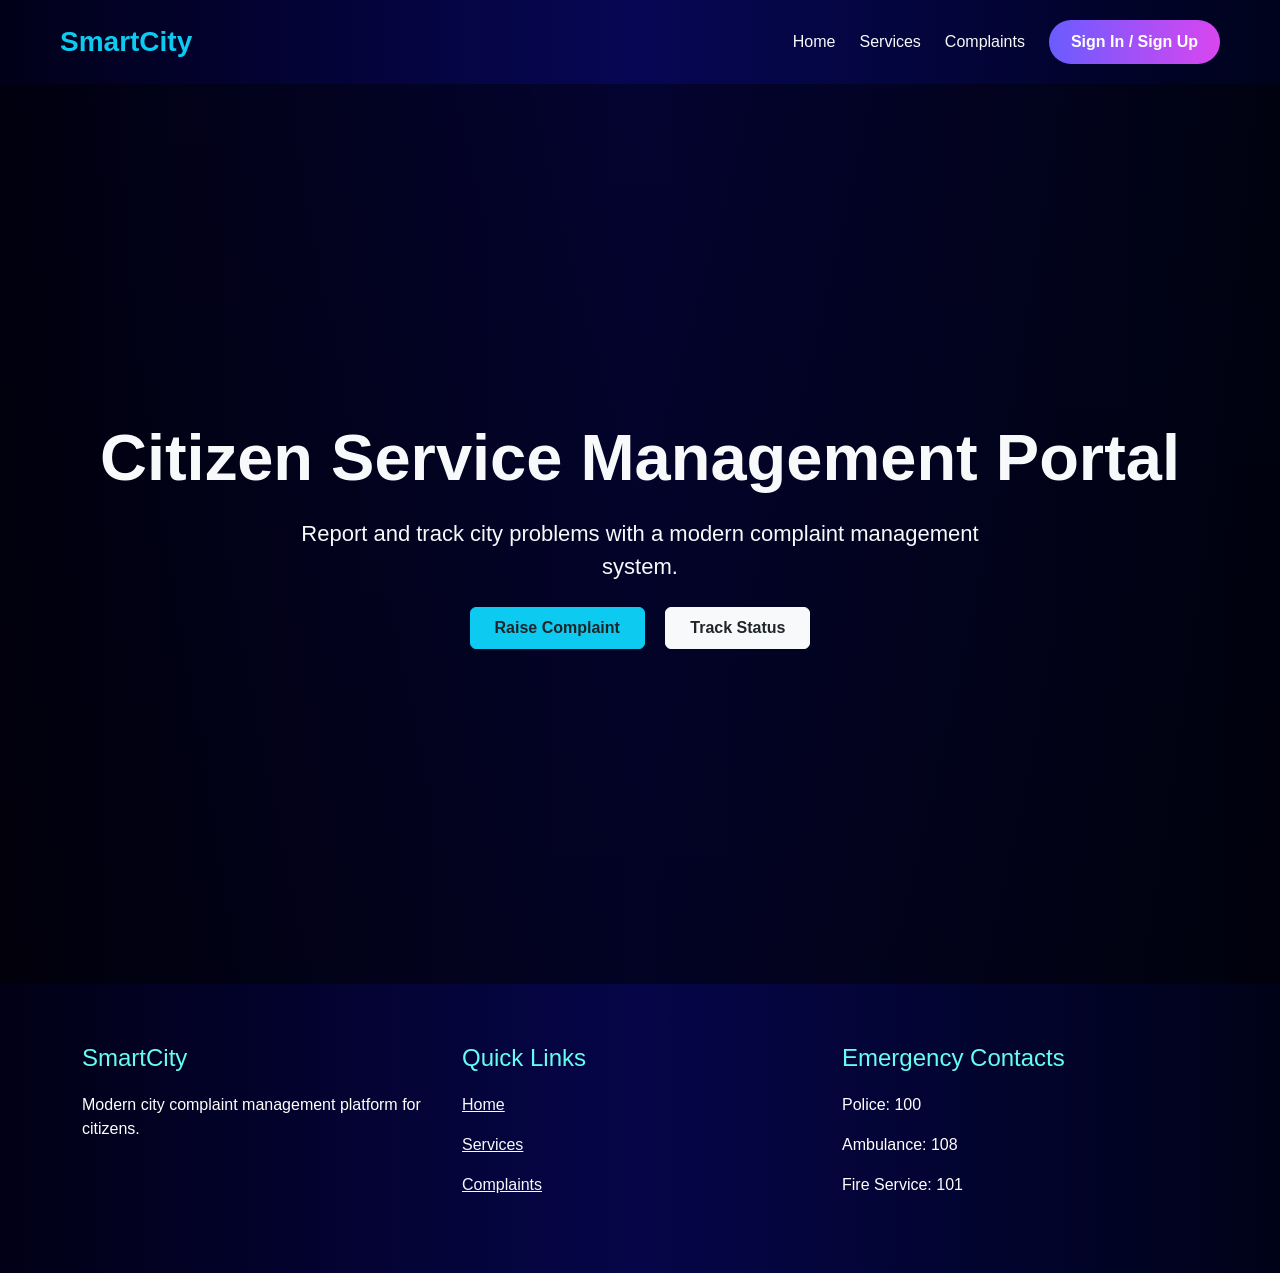
==== index.html @ 041136e3 "front page" ====
<!DOCTYPE html>
<html>
  <head>
    <meta charset="UTF-8" />
    <meta name="viewport" content="width=device-width, initial-scale=1.0" />
    <title>Resolve-net</title>

    <link href="https://cdn.jsdelivr.net/npm/bootstrap@5.3.3/dist/css/bootstrap.min.css" rel="stylesheet"/>
    <link rel="stylesheet" href="style.css" />
  </head>

  <body>

    <nav class="navbar navbar-expand-lg navbar-dark custom-navbar px-5 py-3">

      <div class="container-fluid">

        <a class="navbar-brand fw-bold fs-3 text-info" href="#">
          SmartCity
        </a>

        <div class="d-flex align-items-center gap-4">

          <a href="/index.html" class="nav-link text-light">
            Home
          </a>

          <a href="/service.html" class="nav-link text-light">
            Services
          </a>

          <a href="/complaint.html" class="nav-link text-light">
            Complaints
          </a>

          <a href="/login.html" class="login-btn">
            Sign In / Sign Up
          </a>

        </div>

      </div>

    </nav>

    <section class="hero-section">

      <div class="hero-content text-center text-light">

        <h1>
          Citizen Service Management Portal
        </h1>

        <p>
          Report and track city problems with a modern complaint management system.
        </p>

        <div class="mt-4">

          <a href="/complaint.html" class="btn btn-info text-dark fw-bold me-3 px-4 py-2">
            Raise Complaint
          </a>

          <a href="/track.html" class="btn btn-light text-dark fw-bold px-4 py-2">
            Track Status
          </a>

        </div>

      </div>

    </section>

    <footer class="footer">

      <div class="container">

        <div class="row">

          <div class="col-md-4">

            <h4>SmartCity</h4>

            <p>
              Modern city complaint management platform for citizens.
            </p>

          </div>

          <div class="col-md-4">

            <h4>Quick Links</h4>

            <p><a href="/index.html" class="text-light">Home</a></p>
            <p><a href="/service.html" class="text-light">Services</a></p>
            <p><a href="/complaint.html" class="text-light">Complaints</a></ p>

          </div>

          <div class="col-md-4">

            <h4>Emergency Contacts</h4>

            <p>Police: 100</p>
            <p>Ambulance: 108</p>
            <p>Fire Service: 101</p>

          </div>

        </div>

      </div>

    </footer>

  </body>

</html>
---- style.css ----
/* style.css */

* {
  margin: 0;
  padding: 0;
  box-sizing: border-box;
}

body {
  background: linear-gradient(
    to right,
    #020024,
    #090979,
    #000428
  );

  font-family: Arial, sans-serif;
}

/* NAVBAR */

.custom-navbar {
  background: rgba(0, 0, 0, 0.3);

  width: 100%;

  z-index: 1000;
}

.nav-link {
  text-decoration: none;

  font-weight: 500;

  transition: 0.3s;
}

.nav-link:hover {
  color: #66fcf1 !important;
}

.login-btn {
  text-decoration: none;

  padding: 10px 22px;

  border-radius: 30px;

  background: linear-gradient(
    to right,
    #6a5cff,
    #d946ef
  );

  color: white;

  font-weight: bold;

  transition: 0.3s;
}

.login-btn:hover {
  opacity: 0.9;
}

/* HERO SECTION */

.hero-section {
  height: 100vh;

  display: flex;
  justify-content: center;
  align-items: center;

  background-image:
    linear-gradient(
      rgba(0,0,0,0.6),
      rgba(0,0,0,0.7)
    ),
    url("https://images.unsplash.com/photo-1477959858617-67f85cf4f1df");

  background-size: cover;
  background-position: center;
}

.hero-content h1 {
  font-size: 65px;

  font-weight: bold;

  margin-bottom: 20px;
}

.hero-content p {
  font-size: 22px;

  max-width: 700px;

  margin: auto;
}

/* SERVICE CARDS */

.service-card {
  background: rgba(255,255,255,0.08);

  backdrop-filter: blur(10px);

  border: 1px solid rgba(255,255,255,0.1);

  border-radius: 20px;

  padding: 30px;

  color: white;

  text-align: center;

  transition: 0.3s;
}

.service-card:hover {
  transform: translateY(-8px);

  border-color: #6a5cff;
}

.service-card h3 {
  color: #66fcf1;

  margin-bottom: 15px;
}

/* FOOTER */

.footer {
  background: rgba(0,0,0,0.4);

  color: white;

  padding: 60px 0;

}

.footer h4 {
  color: #66fcf1;

  margin-bottom: 20px;
}
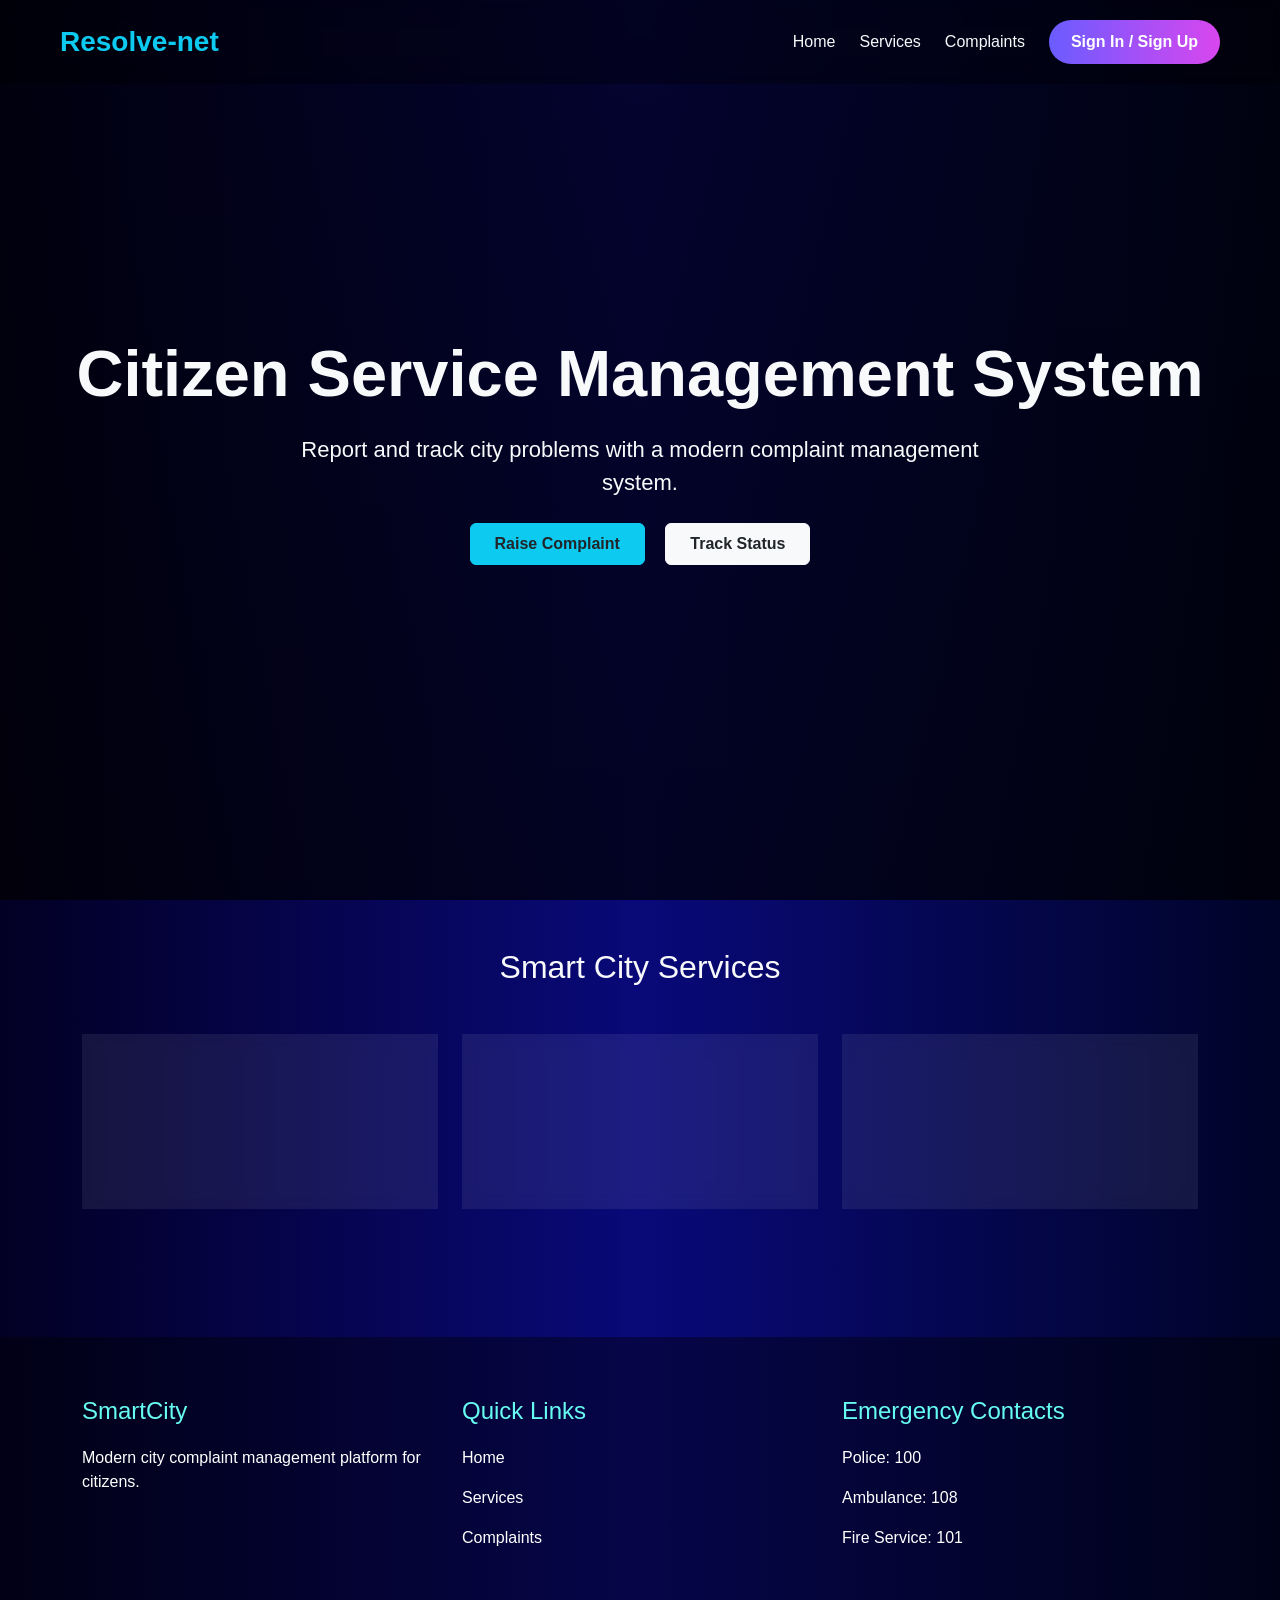
==== commit f4e0a394: "front page" ====
--- a/index.html
+++ b/index.html
@@ -1,118 +1,186 @@
 <!DOCTYPE html>
-<html>
-  <head>
-    <meta charset="UTF-8" />
-    <meta name="viewport" content="width=device-width, initial-scale=1.0" />
-    <title>Resolve-net</title>
+<html lang="en">
 
-    <link href="https://cdn.jsdelivr.net/npm/bootstrap@5.3.3/dist/css/bootstrap.min.css" rel="stylesheet"/>
-    <link rel="stylesheet" href="style.css" />
-  </head>
+<head>
 
-  <body>
+  <meta charset="UTF-8" />
 
-    <nav class="navbar navbar-expand-lg navbar-dark custom-navbar px-5 py-3">
+  <meta name="viewport" content="width=device-width, initial-scale=1.0" />
 
-      <div class="container-fluid">
+  <title>Resolve-net</title>
 
-        <a class="navbar-brand fw-bold fs-3 text-info" href="#">
-          SmartCity
+  <link
+    href="https://cdn.jsdelivr.net/npm/bootstrap@5.3.3/dist/css/bootstrap.min.css"
+    rel="stylesheet"
+  />
+
+  <link rel="stylesheet" href="style.css" />
+
+</head>
+
+<body>
+
+
+  <nav class="navbar navbar-expand-lg navbar-dark custom-navbar px-5 py-3">
+
+    <div class="container-fluid">
+
+      <a class="navbar-brand fw-bold fs-3 text-info" href="#">
+        Resolve-net
+      </a>
+
+      <div class="d-flex align-items-center gap-4">
+
+        <a href="#" class="nav-link text-light">
+          Home
         </a>
 
-        <div class="d-flex align-items-center gap-4">
+        <a href="#" class="nav-link text-light">
+          Services
+        </a>
 
-          <a href="/index.html" class="nav-link text-light">
-            Home
-          </a>
+        <a href="#" class="nav-link text-light">
+          Complaints
+        </a>
 
-          <a href="/service.html" class="nav-link text-light">
-            Services
-          </a>
+        <a href="#" class="login-btn">
+          Sign In / Sign Up
+        </a>
 
-          <a href="/complaint.html" class="nav-link text-light">
-            Complaints
-          </a>
+      </div>
 
-          <a href="/login.html" class="login-btn">
-            Sign In / Sign Up
-          </a>
+    </div>
+
+  </nav>
+
+  <section class="hero-section">
+
+    <div class="hero-content text-center text-light">
+
+      <h1>
+        Citizen Service Management System
+      </h1>
+
+      <p>
+        Report and track city problems with a modern complaint management system.
+      </p>
+
+      <div class="mt-4">
+
+        <button class="btn btn-info text-dark fw-bold me-3 px-4 py-2">
+          Raise Complaint
+        </button>
+
+        <button class="btn btn-light text-dark fw-bold px-4 py-2">
+          Track Status
+        </button>
+
+      </div>
+
+    </div>
+
+  </section>
+
+  <!-- FEATURES -->
+
+  <section class="container py-5">
+
+    <h2 class="text-center text-light mb-5">
+      Smart City Services
+    </h2>
+
+    <div class="row g-4">
+
+      <div class="col-md-4">
+
+        <div class="service-card">
+
+          <h3>Road Maintenance</h3>
+
+          <p>
+            Report potholes, damaged roads and traffic issues.
+          </p>
 
         </div>
 
       </div>
 
-    </nav>
+      <div class="col-md-4">
 
-    <section class="hero-section">
+        <div class="service-card">
 
-      <div class="hero-content text-center text-light">
+          <h3>Water Supply</h3>
 
-        <h1>
-          Citizen Service Management Portal
-        </h1>
-
-        <p>
-          Report and track city problems with a modern complaint management system.
-        </p>
-
-        <div class="mt-4">
-
-          <a href="/complaint.html" class="btn btn-info text-dark fw-bold me-3 px-4 py-2">
-            Raise Complaint
-          </a>
-
-          <a href="/track.html" class="btn btn-light text-dark fw-bold px-4 py-2">
-            Track Status
-          </a>
+          <p>
+            Report leakage and drainage problems easily.
+          </p>
 
         </div>
 
       </div>
 
-    </section>
+      <div class="col-md-4">
 
-    <footer class="footer">
+        <div class="service-card">
 
-      <div class="container">
+          <h3>Street Lights</h3>
 
-        <div class="row">
-
-          <div class="col-md-4">
-
-            <h4>SmartCity</h4>
-
-            <p>
-              Modern city complaint management platform for citizens.
-            </p>
-
-          </div>
-
-          <div class="col-md-4">
-
-            <h4>Quick Links</h4>
-
-            <p><a href="/index.html" class="text-light">Home</a></p>
-            <p><a href="/service.html" class="text-light">Services</a></p>
-            <p><a href="/complaint.html" class="text-light">Complaints</a></ p>
-
-          </div>
-
-          <div class="col-md-4">
-
-            <h4>Emergency Contacts</h4>
-
-            <p>Police: 100</p>
-            <p>Ambulance: 108</p>
-            <p>Fire Service: 101</p>
-
-          </div>
+          <p>
+            Report electricity and street light issues quickly.
+          </p>
 
         </div>
 
       </div>
 
-    </footer>
+    </div>
 
-  </body>
+  </section>
+
+  <!-- FOOTER -->
+
+  <footer class="footer">
+
+    <div class="container">
+
+      <div class="row">
+
+        <div class="col-md-4">
+
+          <h4>SmartCity</h4>
+
+          <p>
+            Modern city complaint management platform for citizens.
+          </p>
+
+        </div>
+
+        <div class="col-md-4">
+
+          <h4>Quick Links</h4>
+
+          <p>Home</p>
+          <p>Services</p>
+          <p>Complaints</p>
+
+        </div>
+
+        <div class="col-md-4">
+
+          <h4>Emergency Contacts</h4>
+
+          <p>Police: 100</p>
+          <p>Ambulance: 108</p>
+          <p>Fire Service: 101</p>
+
+        </div>
+
+      </div>
+
+    </div>
+
+  </footer>
+
+</body>
 
 </html>
--- a/style.css
+++ b/style.css
@@ -1,5 +1,3 @@
-/* style.css */
-
 * {
   margin: 0;
   padding: 0;
@@ -21,6 +19,10 @@
 
 .custom-navbar {
   background: rgba(0, 0, 0, 0.3);
+
+  backdrop-filter: blur(10px);
+
+  position: fixed;
 
   width: 100%;
 
@@ -140,6 +142,7 @@
 
   padding: 60px 0;
 
+  margin-top: 80px;
 }
 
 .footer h4 {
